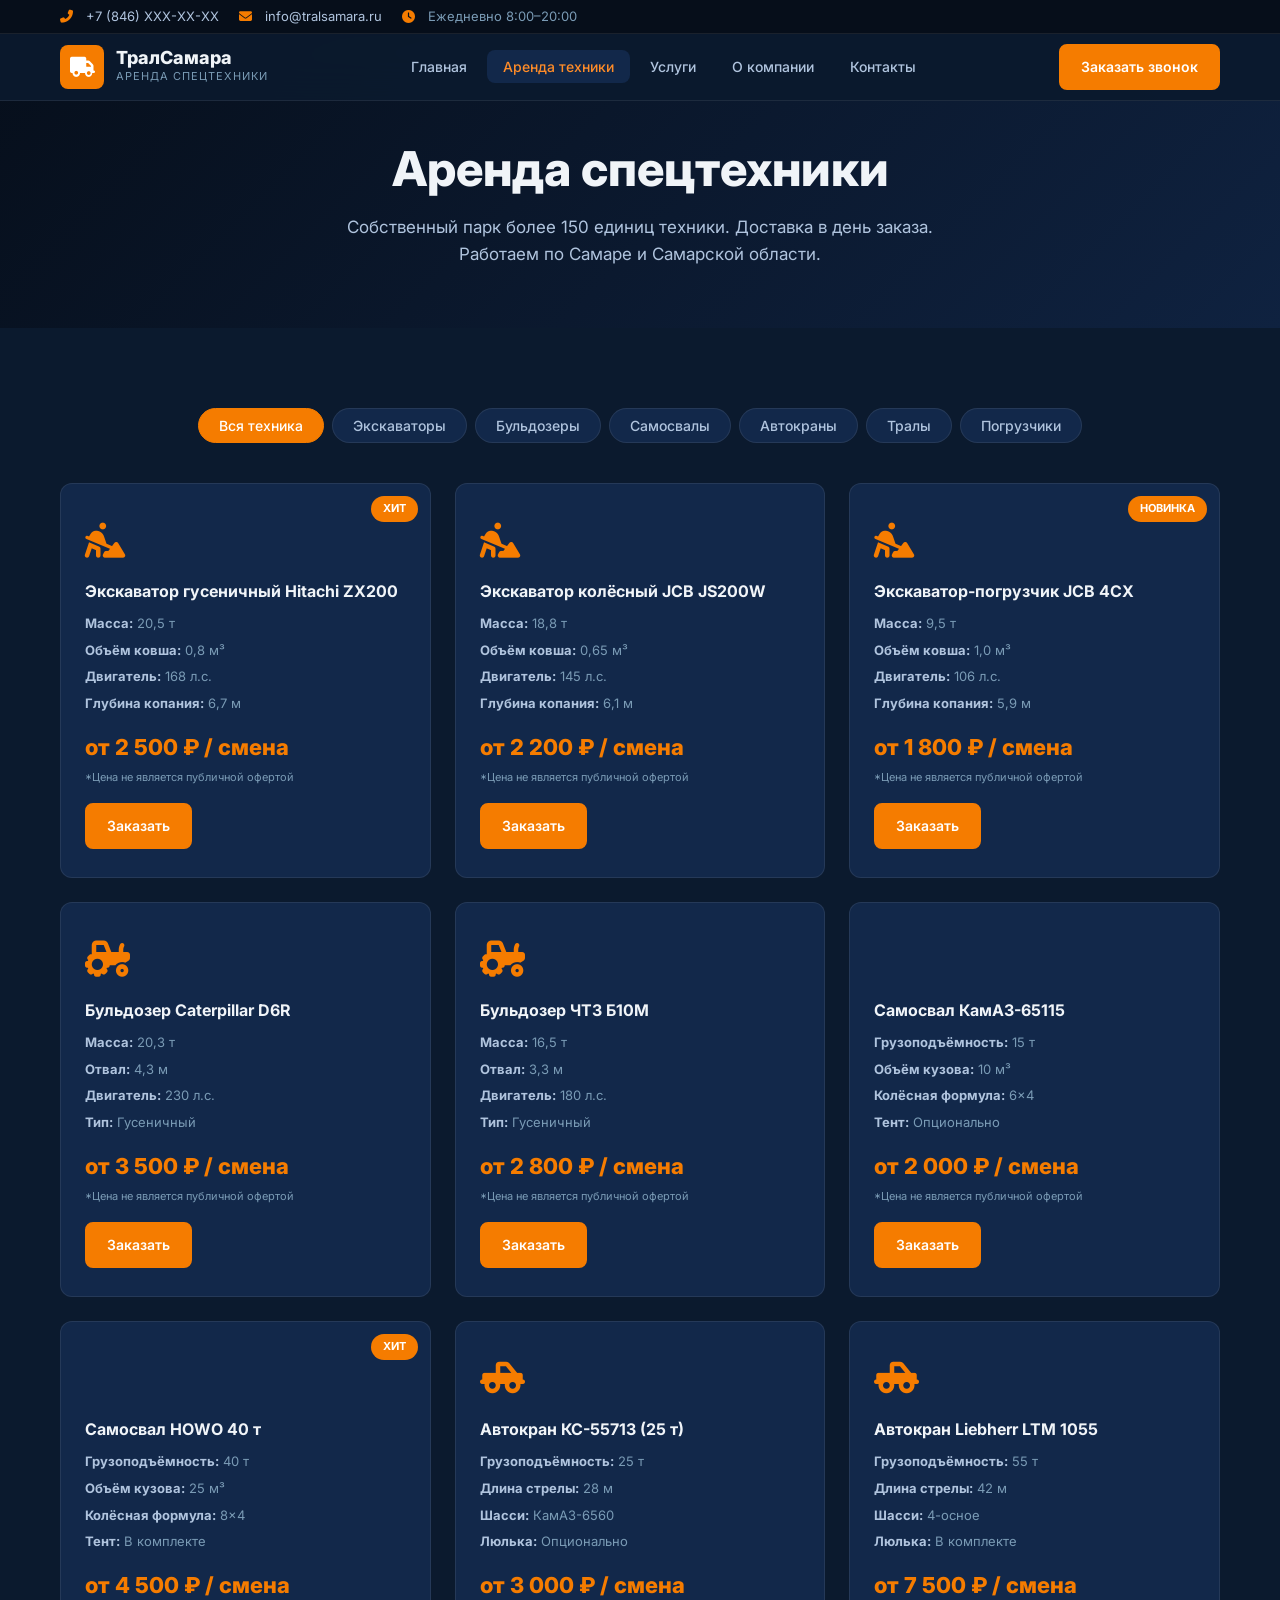
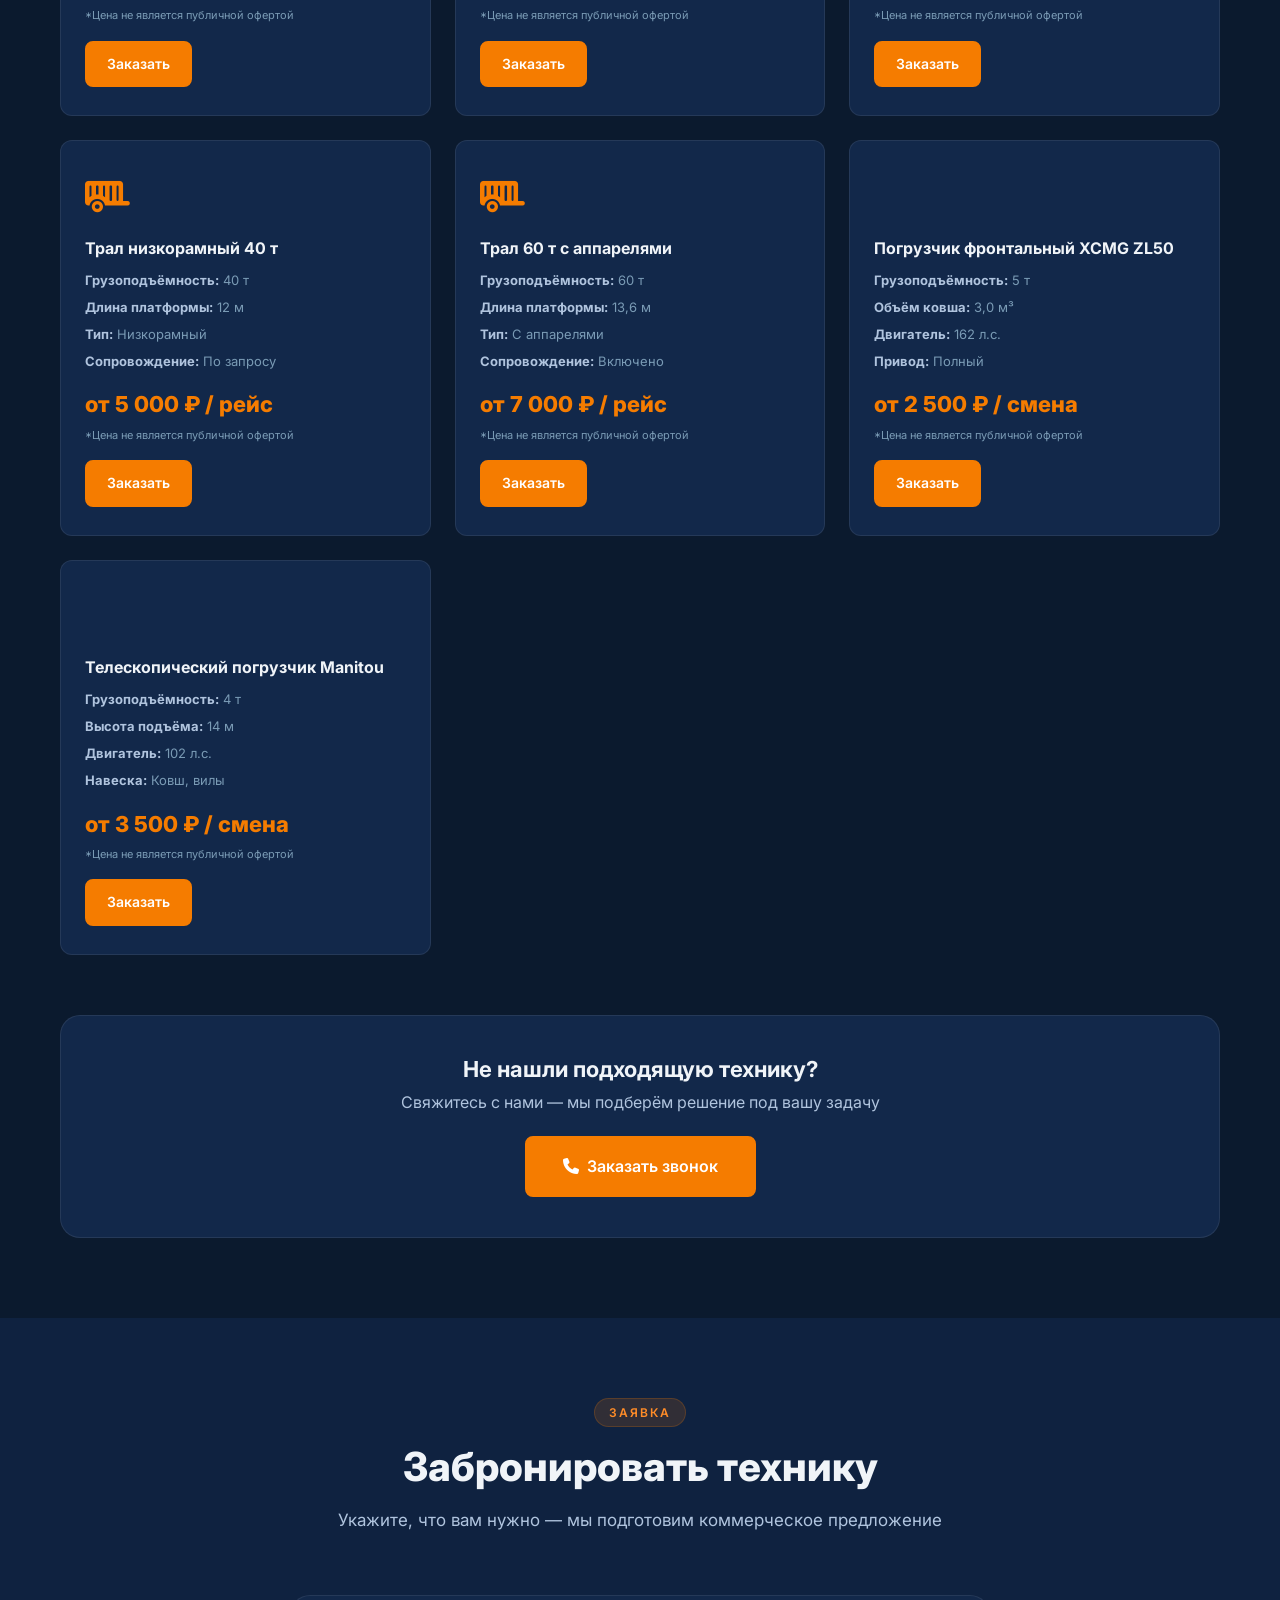
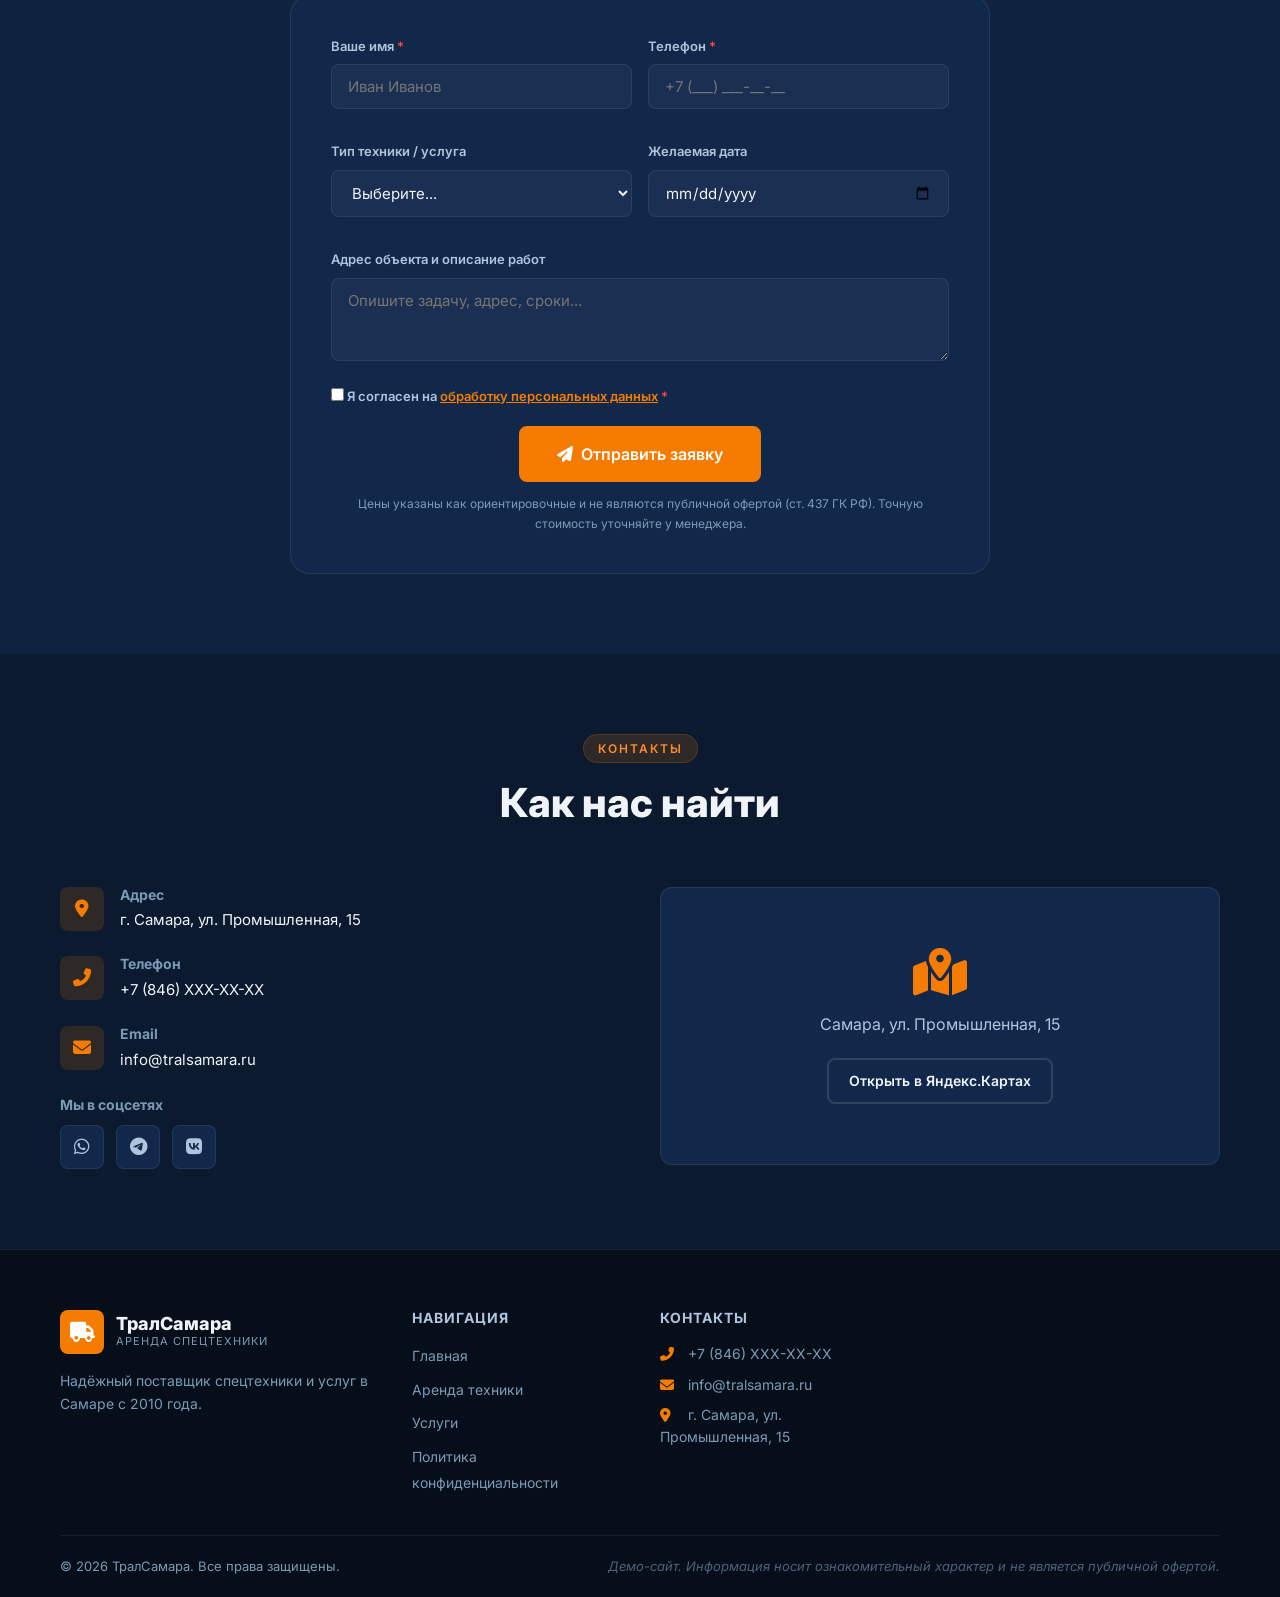
==== catalog.html @ de596a2c "Initial commit: TralSamara B2B site - equipment rental and services" ====
<!DOCTYPE html>
<html lang="ru">
<head>
    <meta charset="UTF-8">
    <meta name="viewport" content="width=device-width, initial-scale=1.0">
    <title>Аренда спецтехники в Самаре — ТралСамара</title>
    <meta name="description" content="Аренда экскаваторов, бульдозеров, самосвалов, автокранов, тралов и погрузчиков в Самаре. Собственный парк 150+ единиц техники. Доставка в день заказа.">
    <meta name="keywords" content="аренда экскаватора, аренда бульдозера, аренда самосвала, аренда автокрана, аренда трала, спецтехника Самара">
    <link rel="canonical" href="https://sasha131080-cloud.github.io/tralsamara/catalog.html">
    <link rel="preconnect" href="https://fonts.googleapis.com">
    <link rel="preconnect" href="https://fonts.gstatic.com" crossorigin>
    <link href="https://fonts.googleapis.com/css2?family=Inter:wght@400;500;600;700;800;900&display=swap" rel="stylesheet">
    <link rel="stylesheet" href="https://cdnjs.cloudflare.com/ajax/libs/font-awesome/6.5.0/css/all.min.css">
    <link rel="stylesheet" href="css/style.css">
</head>
<body>
    <!-- Шапка -->
    <header class="header" id="header">
        <div class="header__top">
            <div class="container">
                <div class="header__contacts">
                    <a href="tel:+7846XXX-XX-XX" class="header__phone"><i class="fas fa-phone-alt"></i> +7 (846) XXX-XX-XX</a>
                    <a href="mailto:info@tralsamara.ru" class="header__email"><i class="fas fa-envelope"></i> info@tralsamara.ru</a>
                    <span class="header__hours"><i class="fas fa-clock"></i> Ежедневно 8:00–20:00</span>
                </div>
            </div>
        </div>
        <div class="header__main">
            <div class="container">
                <div class="header__inner">
                    <a href="/" class="logo">
                        <span class="logo__icon"><i class="fas fa-truck"></i></span>
                        <span class="logo__text">
                            <span class="logo__name">ТралСамара</span>
                            <span class="logo__desc">Аренда спецтехники</span>
                        </span>
                    </a>
                    <nav class="nav" id="nav">
                        <ul class="nav__list">
                            <li><a href="/" class="nav__link">Главная</a></li>
                            <li><a href="catalog.html" class="nav__link nav__link--active">Аренда техники</a></li>
                            <li><a href="services.html" class="nav__link">Услуги</a></li>
                            <li><a href="/#about" class="nav__link">О компании</a></li>
                            <li><a href="/#contacts" class="nav__link">Контакты</a></li>
                        </ul>
                    </nav>
                    <div class="header__actions">
                        <a href="#order" class="btn btn--accent btn--sm header__cta">Заказать звонок</a>
                        <button class="burger" id="burger" aria-label="Меню">
                            <span></span><span></span><span></span>
                        </button>
                    </div>
                </div>
            </div>
        </div>
    </header>

    <!-- Hero каталога -->
    <section class="page-hero">
        <div class="container">
            <h1 class="page-hero__title">Аренда спецтехники</h1>
            <p class="page-hero__desc">Собственный парк более 150 единиц техники. Доставка в день заказа. Работаем по Самаре и Самарской области.</p>
        </div>
    </section>

    <!-- Каталог -->
    <section class="section catalog-page">
        <div class="container">
            <!-- Фильтр -->
            <div class="catalog-filter" id="catalogFilter">
                <button class="catalog-filter__btn catalog-filter__btn--active" data-filter="all">Вся техника</button>
                <button class="catalog-filter__btn" data-filter="excavator">Экскаваторы</button>
                <button class="catalog-filter__btn" data-filter="bulldozer">Бульдозеры</button>
                <button class="catalog-filter__btn" data-filter="dumper">Самосвалы</button>
                <button class="catalog-filter__btn" data-filter="crane">Автокраны</button>
                <button class="catalog-filter__btn" data-filter="trawl">Тралы</button>
                <button class="catalog-filter__btn" data-filter="loader">Погрузчики</button>
            </div>

            <div class="catalog-grid" id="catalogGrid">
                <!-- Экскаваторы -->
                <div class="product-card" data-category="excavator">
                    <div class="product-card__badge">Хит</div>
                    <div class="product-card__icon"><i class="fas fa-digging"></i></div>
                    <h3 class="product-card__title">Экскаватор гусеничный Hitachi ZX200</h3>
                    <ul class="product-card__specs">
                        <li><strong>Масса:</strong> 20,5 т</li>
                        <li><strong>Объём ковша:</strong> 0,8 м³</li>
                        <li><strong>Двигатель:</strong> 168 л.с.</li>
                        <li><strong>Глубина копания:</strong> 6,7 м</li>
                    </ul>
                    <div class="product-card__price">от 2 500 ₽ / смена</div>
                    <p class="product-card__note">*Цена не является публичной офертой</p>
                    <a href="#order" class="btn btn--accent btn--sm product-card__btn">Заказать</a>
                </div>
                <div class="product-card" data-category="excavator">
                    <div class="product-card__icon"><i class="fas fa-digging"></i></div>
                    <h3 class="product-card__title">Экскаватор колёсный JCB JS200W</h3>
                    <ul class="product-card__specs">
                        <li><strong>Масса:</strong> 18,8 т</li>
                        <li><strong>Объём ковша:</strong> 0,65 м³</li>
                        <li><strong>Двигатель:</strong> 145 л.с.</li>
                        <li><strong>Глубина копания:</strong> 6,1 м</li>
                    </ul>
                    <div class="product-card__price">от 2 200 ₽ / смена</div>
                    <p class="product-card__note">*Цена не является публичной офертой</p>
                    <a href="#order" class="btn btn--accent btn--sm product-card__btn">Заказать</a>
                </div>
                <div class="product-card" data-category="excavator">
                    <div class="product-card__badge">Новинка</div>
                    <div class="product-card__icon"><i class="fas fa-digging"></i></div>
                    <h3 class="product-card__title">Экскаватор-погрузчик JCB 4CX</h3>
                    <ul class="product-card__specs">
                        <li><strong>Масса:</strong> 9,5 т</li>
                        <li><strong>Объём ковша:</strong> 1,0 м³</li>
                        <li><strong>Двигатель:</strong> 106 л.с.</li>
                        <li><strong>Глубина копания:</strong> 5,9 м</li>
                    </ul>
                    <div class="product-card__price">от 1 800 ₽ / смена</div>
                    <p class="product-card__note">*Цена не является публичной офертой</p>
                    <a href="#order" class="btn btn--accent btn--sm product-card__btn">Заказать</a>
                </div>

                <!-- Бульдозеры -->
                <div class="product-card" data-category="bulldozer">
                    <div class="product-card__icon"><i class="fas fa-tractor"></i></div>
                    <h3 class="product-card__title">Бульдозер Caterpillar D6R</h3>
                    <ul class="product-card__specs">
                        <li><strong>Масса:</strong> 20,3 т</li>
                        <li><strong>Отвал:</strong> 4,3 м</li>
                        <li><strong>Двигатель:</strong> 230 л.с.</li>
                        <li><strong>Тип:</strong> Гусеничный</li>
                    </ul>
                    <div class="product-card__price">от 3 500 ₽ / смена</div>
                    <p class="product-card__note">*Цена не является публичной офертой</p>
                    <a href="#order" class="btn btn--accent btn--sm product-card__btn">Заказать</a>
                </div>
                <div class="product-card" data-category="bulldozer">
                    <div class="product-card__icon"><i class="fas fa-tractor"></i></div>
                    <h3 class="product-card__title">Бульдозер ЧТЗ Б10М</h3>
                    <ul class="product-card__specs">
                        <li><strong>Масса:</strong> 16,5 т</li>
                        <li><strong>Отвал:</strong> 3,3 м</li>
                        <li><strong>Двигатель:</strong> 180 л.с.</li>
                        <li><strong>Тип:</strong> Гусеничный</li>
                    </ul>
                    <div class="product-card__price">от 2 800 ₽ / смена</div>
                    <p class="product-card__note">*Цена не является публичной офертой</p>
                    <a href="#order" class="btn btn--accent btn--sm product-card__btn">Заказать</a>
                </div>

                <!-- Самосвалы -->
                <div class="product-card" data-category="dumper">
                    <div class="product-card__icon"><i class="fas fa-dump-truck"></i></div>
                    <h3 class="product-card__title">Самосвал КамАЗ-65115</h3>
                    <ul class="product-card__specs">
                        <li><strong>Грузоподъёмность:</strong> 15 т</li>
                        <li><strong>Объём кузова:</strong> 10 м³</li>
                        <li><strong>Колёсная формула:</strong> 6×4</li>
                        <li><strong>Тент:</strong> Опционально</li>
                    </ul>
                    <div class="product-card__price">от 2 000 ₽ / смена</div>
                    <p class="product-card__note">*Цена не является публичной офертой</p>
                    <a href="#order" class="btn btn--accent btn--sm product-card__btn">Заказать</a>
                </div>
                <div class="product-card" data-category="dumper">
                    <div class="product-card__badge">Хит</div>
                    <div class="product-card__icon"><i class="fas fa-dump-truck"></i></div>
                    <h3 class="product-card__title">Самосвал HOWO 40 т</h3>
                    <ul class="product-card__specs">
                        <li><strong>Грузоподъёмность:</strong> 40 т</li>
                        <li><strong>Объём кузова:</strong> 25 м³</li>
                        <li><strong>Колёсная формула:</strong> 8×4</li>
                        <li><strong>Тент:</strong> В комплекте</li>
                    </ul>
                    <div class="product-card__price">от 4 500 ₽ / смена</div>
                    <p class="product-card__note">*Цена не является публичной офертой</p>
                    <a href="#order" class="btn btn--accent btn--sm product-card__btn">Заказать</a>
                </div>

                <!-- Автокраны -->
                <div class="product-card" data-category="crane">
                    <div class="product-card__icon"><i class="fas fa-truck-pickup"></i></div>
                    <h3 class="product-card__title">Автокран КС-55713 (25 т)</h3>
                    <ul class="product-card__specs">
                        <li><strong>Грузоподъёмность:</strong> 25 т</li>
                        <li><strong>Длина стрелы:</strong> 28 м</li>
                        <li><strong>Шасси:</strong> КамАЗ-6560</li>
                        <li><strong>Люлька:</strong> Опционально</li>
                    </ul>
                    <div class="product-card__price">от 3 000 ₽ / смена</div>
                    <p class="product-card__note">*Цена не является публичной офертой</p>
                    <a href="#order" class="btn btn--accent btn--sm product-card__btn">Заказать</a>
                </div>
                <div class="product-card" data-category="crane">
                    <div class="product-card__icon"><i class="fas fa-truck-pickup"></i></div>
                    <h3 class="product-card__title">Автокран Liebherr LTM 1055</h3>
                    <ul class="product-card__specs">
                        <li><strong>Грузоподъёмность:</strong> 55 т</li>
                        <li><strong>Длина стрелы:</strong> 42 м</li>
                        <li><strong>Шасси:</strong> 4-осное</li>
                        <li><strong>Люлька:</strong> В комплекте</li>
                    </ul>
                    <div class="product-card__price">от 7 500 ₽ / смена</div>
                    <p class="product-card__note">*Цена не является публичной офертой</p>
                    <a href="#order" class="btn btn--accent btn--sm product-card__btn">Заказать</a>
                </div>

                <!-- Тралы -->
                <div class="product-card" data-category="trawl">
                    <div class="product-card__icon"><i class="fas fa-trailer"></i></div>
                    <h3 class="product-card__title">Трал низкорамный 40 т</h3>
                    <ul class="product-card__specs">
                        <li><strong>Грузоподъёмность:</strong> 40 т</li>
                        <li><strong>Длина платформы:</strong> 12 м</li>
                        <li><strong>Тип:</strong> Низкорамный</li>
                        <li><strong>Сопровождение:</strong> По запросу</li>
                    </ul>
                    <div class="product-card__price">от 5 000 ₽ / рейс</div>
                    <p class="product-card__note">*Цена не является публичной офертой</p>
                    <a href="#order" class="btn btn--accent btn--sm product-card__btn">Заказать</a>
                </div>
                <div class="product-card" data-category="trawl">
                    <div class="product-card__icon"><i class="fas fa-trailer"></i></div>
                    <h3 class="product-card__title">Трал 60 т с аппарелями</h3>
                    <ul class="product-card__specs">
                        <li><strong>Грузоподъёмность:</strong> 60 т</li>
                        <li><strong>Длина платформы:</strong> 13,6 м</li>
                        <li><strong>Тип:</strong> С аппарелями</li>
                        <li><strong>Сопровождение:</strong> Включено</li>
                    </ul>
                    <div class="product-card__price">от 7 000 ₽ / рейс</div>
                    <p class="product-card__note">*Цена не является публичной офертой</p>
                    <a href="#order" class="btn btn--accent btn--sm product-card__btn">Заказать</a>
                </div>

                <!-- Погрузчики -->
                <div class="product-card" data-category="loader">
                    <div class="product-card__icon"><i class="fas fa-forklift"></i></div>
                    <h3 class="product-card__title">Погрузчик фронтальный XCMG ZL50</h3>
                    <ul class="product-card__specs">
                        <li><strong>Грузоподъёмность:</strong> 5 т</li>
                        <li><strong>Объём ковша:</strong> 3,0 м³</li>
                        <li><strong>Двигатель:</strong> 162 л.с.</li>
                        <li><strong>Привод:</strong> Полный</li>
                    </ul>
                    <div class="product-card__price">от 2 500 ₽ / смена</div>
                    <p class="product-card__note">*Цена не является публичной офертой</p>
                    <a href="#order" class="btn btn--accent btn--sm product-card__btn">Заказать</a>
                </div>
                <div class="product-card" data-category="loader">
                    <div class="product-card__icon"><i class="fas fa-forklift"></i></div>
                    <h3 class="product-card__title">Телескопический погрузчик Manitou</h3>
                    <ul class="product-card__specs">
                        <li><strong>Грузоподъёмность:</strong> 4 т</li>
                        <li><strong>Высота подъёма:</strong> 14 м</li>
                        <li><strong>Двигатель:</strong> 102 л.с.</li>
                        <li><strong>Навеска:</strong> Ковш, вилы</li>
                    </ul>
                    <div class="product-card__price">от 3 500 ₽ / смена</div>
                    <p class="product-card__note">*Цена не является публичной офертой</p>
                    <a href="#order" class="btn btn--accent btn--sm product-card__btn">Заказать</a>
                </div>
            </div>

            <!-- CTA -->
            <div class="catalog-cta">
                <h3>Не нашли подходящую технику?</h3>
                <p>Свяжитесь с нами — мы подберём решение под вашу задачу</p>
                <a href="#order" class="btn btn--accent btn--lg"><i class="fas fa-phone"></i> Заказать звонок</a>
            </div>
        </div>
    </section>

    <!-- Форма заказа -->
    <section class="section order" id="order">
        <div class="container">
            <div class="section__header">
                <span class="section__label">Заявка</span>
                <h2 class="section__title">Забронировать технику</h2>
                <p class="section__desc">Укажите, что вам нужно — мы подготовим коммерческое предложение</p>
            </div>
            <div class="order__card">
                <form class="order-form" id="orderForm">
                    <input type="hidden" name="form_type" value="order">
                    <div class="order-form__row">
                        <div class="order-form__group">
                            <label for="orderName">Ваше имя <span class="required">*</span></label>
                            <input type="text" id="orderName" name="name" placeholder="Иван Иванов" required>
                        </div>
                        <div class="order-form__group">
                            <label for="orderPhone">Телефон <span class="required">*</span></label>
                            <input type="tel" id="orderPhone" name="phone" placeholder="+7 (___) ___-__-__" required>
                        </div>
                    </div>
                    <div class="order-form__row">
                        <div class="order-form__group">
                            <label for="orderService">Тип техники / услуга</label>
                            <select id="orderService" name="service">
                                <option value="Не выбрано">Выберите...</option>
                                <option value="Экскаватор">Экскаватор</option>
                                <option value="Бульдозер">Бульдозер</option>
                                <option value="Самосвал">Самосвал</option>
                                <option value="Автокран">Автокран</option>
                                <option value="Трал">Трал</option>
                                <option value="Погрузчик">Погрузчик</option>
                            </select>
                        </div>
                        <div class="order-form__group">
                            <label for="orderDate">Желаемая дата</label>
                            <input type="date" id="orderDate" name="date">
                        </div>
                    </div>
                    <div class="order-form__group">
                        <label for="orderComment">Адрес объекта и описание работ</label>
                        <textarea id="orderComment" name="comment" rows="3" placeholder="Опишите задачу, адрес, сроки..."></textarea>
                    </div>
                    <div class="order-form__group order-form__group--checkbox">
                        <label class="checkbox-label">
                            <input type="checkbox" name="consent" required>
                            <span>Я согласен на <a href="privacy.html" target="_blank">обработку персональных данных</a> <span class="required">*</span></span>
                        </label>
                    </div>
                    <div class="order-form__actions">
                        <button type="submit" class="btn btn--accent btn--lg"><i class="fas fa-paper-plane"></i> Отправить заявку</button>
                    </div>
                    <p class="order-form__policy">Цены указаны как ориентировочные и не являются публичной офертой (ст. 437 ГК РФ). Точную стоимость уточняйте у менеджера.</p>
                </form>
                <div class="order__success" id="orderSuccess" style="display:none;">
                    <i class="fas fa-check-circle"></i>
                    <h3>Заявка принята!</h3>
                    <p>Мы свяжемся с вами в ближайшее время.</p>
                </div>
            </div>
        </div>
    </section>

    <!-- Контакты -->
    <section class="section contacts" id="contacts">
        <div class="container">
            <div class="section__header">
                <span class="section__label">Контакты</span>
                <h2 class="section__title">Как нас найти</h2>
            </div>
            <div class="contacts__grid">
                <div class="contacts__info">
                    <div class="contacts__item">
                        <i class="fas fa-map-marker-alt"></i>
                        <div><h4>Адрес</h4><p>г. Самара, ул. Промышленная, 15</p></div>
                    </div>
                    <div class="contacts__item">
                        <i class="fas fa-phone-alt"></i>
                        <div><h4>Телефон</h4><a href="tel:+7846XXX-XX-XX">+7 (846) XXX-XX-XX</a></div>
                    </div>
                    <div class="contacts__item">
                        <i class="fas fa-envelope"></i>
                        <div><h4>Email</h4><a href="mailto:info@tralsamara.ru">info@tralsamara.ru</a></div>
                    </div>
                    <div class="contacts__social">
                        <h4>Мы в соцсетях</h4>
                        <div class="social-links">
                            <a href="#" class="social-link"><i class="fab fa-whatsapp"></i></a>
                            <a href="#" class="social-link"><i class="fab fa-telegram"></i></a>
                            <a href="#" class="social-link"><i class="fab fa-vk"></i></a>
                        </div>
                    </div>
                </div>
                <div class="contacts__map">
                    <div class="contacts__map-placeholder">
                        <i class="fas fa-map-marked-alt"></i>
                        <p>Самара, ул. Промышленная, 15</p>
                        <a href="https://yandex.ru/maps/?text=Самара+Промышленная+15" target="_blank" class="btn btn--outline btn--sm">Открыть в Яндекс.Картах</a>
                    </div>
                </div>
            </div>
        </div>
    </section>

    <!-- Футер -->
    <footer class="footer">
        <div class="container">
            <div class="footer__inner">
                <div class="footer__col">
                    <div class="logo">
                        <span class="logo__icon"><i class="fas fa-truck"></i></span>
                        <span class="logo__text">
                            <span class="logo__name">ТралСамара</span>
                            <span class="logo__desc">Аренда спецтехники</span>
                        </span>
                    </div>
                    <p class="footer__desc">Надёжный поставщик спецтехники и услуг в Самаре с 2010 года.</p>
                </div>
                <div class="footer__col">
                    <h4>Навигация</h4>
                    <ul class="footer__links">
                        <li><a href="/">Главная</a></li>
                        <li><a href="catalog.html">Аренда техники</a></li>
                        <li><a href="services.html">Услуги</a></li>
                        <li><a href="privacy.html">Политика конфиденциальности</a></li>
                    </ul>
                </div>
                <div class="footer__col">
                    <h4>Контакты</h4>
                    <p><i class="fas fa-phone-alt"></i> <a href="tel:+7846XXX-XX-XX">+7 (846) XXX-XX-XX</a></p>
                    <p><i class="fas fa-envelope"></i> <a href="mailto:info@tralsamara.ru">info@tralsamara.ru</a></p>
                    <p><i class="fas fa-map-marker-alt"></i> г. Самара, ул. Промышленная, 15</p>
                </div>
            </div>
            <div class="footer__bottom">
                <p>&copy; 2026 ТралСамара. Все права защищены.</p>
                <p class="footer__dev">Демо-сайт. Информация носит ознакомительный характер и не является публичной офертой.</p>
            </div>
        </div>
    </footer>

    <script src="js/script.js"></script>
</body>
</html>
---- css/style.css ----
/* ============================================
   ТралСамара — Modern B2B Theme
   Тёмно-синяя тема + акцентный оранжевый
   Mobile-first адаптив
   ============================================ */

/* === CSS Variables === */
:root {
    --bg-primary: #0b1a2e;
    --bg-secondary: #0f2240;
    --bg-card: #12284a;
    --bg-card-hover: #18345c;
    --bg-input: #1a2f52;
    --bg-dark: #060e1a;
    
    --accent: #f57c00;
    --accent-hover: #e07000;
    --accent-light: rgba(245, 124, 0, 0.15);
    --accent-glow: rgba(245, 124, 0, 0.3);
    
    --text-primary: #f0f4f8;
    --text-secondary: #b0c4de;
    --text-muted: #7a9bb5;
    --text-accent: #ff8c28;
    
    --border: rgba(255, 255, 255, 0.08);
    --border-light: rgba(255, 255, 255, 0.12);
    
    --radius: 12px;
    --radius-sm: 8px;
    --radius-lg: 20px;
    
    --shadow: 0 4px 20px rgba(0,0,0,0.3);
    --shadow-lg: 0 8px 40px rgba(0,0,0,0.4);
    --shadow-accent: 0 4px 20px rgba(245, 124, 0, 0.3);
    
    --transition: 0.3s ease;
    --font: 'Inter', -apple-system, BlinkMacSystemFont, 'Segoe UI', sans-serif;
    
    --header-height: 70px;
    --container: 1200px;
}

/* === Reset & Base === */
*, *::before, *::after { box-sizing: border-box; margin: 0; padding: 0; }

html { scroll-behavior: smooth; scroll-padding-top: 80px; }

body {
    font-family: var(--font);
    font-size: 16px;
    line-height: 1.6;
    color: var(--text-primary);
    background: var(--bg-primary);
    -webkit-font-smoothing: antialiased;
    overflow-x: hidden;
}

img { max-width: 100%; height: auto; display: block; }
a { color: var(--text-accent); text-decoration: none; transition: color var(--transition); }
a:hover { color: var(--accent-hover); }
ul, ol { list-style: none; }

::selection { background: var(--accent); color: #fff; }
::-webkit-scrollbar { width: 8px; }
::-webkit-scrollbar-track { background: var(--bg-dark); }
::-webkit-scrollbar-thumb { background: var(--bg-card-hover); border-radius: 4px; }
::-webkit-scrollbar-thumb:hover { background: var(--accent); }

/* === Container === */
.container {
    width: 100%;
    max-width: var(--container);
    margin: 0 auto;
    padding: 0 20px;
}

/* === Typography === */
h1, h2, h3, h4, h5, h6 { line-height: 1.2; font-weight: 700; }
.text-accent { color: var(--text-accent); }
.required { color: #ff4444; }

/* === Buttons === */
.btn {
    display: inline-flex;
    align-items: center;
    gap: 8px;
    padding: 12px 28px;
    font-family: var(--font);
    font-size: 15px;
    font-weight: 600;
    border: 2px solid transparent;
    border-radius: var(--radius-sm);
    cursor: pointer;
    transition: all var(--transition);
    text-decoration: none;
    white-space: nowrap;
}

.btn--accent {
    background: var(--accent);
    color: #fff !important;
    border-color: var(--accent);
}
.btn--accent:hover {
    background: var(--accent-hover);
    border-color: var(--accent-hover);
    box-shadow: var(--shadow-accent);
    transform: translateY(-2px);
}

.btn--outline {
    background: transparent;
    color: var(--text-primary) !important;
    border-color: var(--border-light);
}
.btn--outline:hover {
    border-color: var(--accent);
    color: var(--text-accent) !important;
    transform: translateY(-2px);
}

.btn--lg { padding: 16px 36px; font-size: 16px; }
.btn--sm { padding: 10px 20px; font-size: 14px; }

/* === Header === */
.header {
    position: fixed;
    top: 0;
    left: 0;
    right: 0;
    z-index: 1000;
    background: rgba(11, 26, 46, 0.95);
    backdrop-filter: blur(20px);
    border-bottom: 1px solid var(--border);
}

.header__top {
    background: var(--bg-dark);
    padding: 6px 0;
    border-bottom: 1px solid var(--border);
}

.header__contacts {
    display: flex;
    align-items: center;
    gap: 20px;
    font-size: 13px;
}
.header__contacts a { color: var(--text-secondary); }
.header__contacts a:hover { color: var(--text-accent); }
.header__contacts i { color: var(--accent); margin-right: 6px; width: 16px; }
.header__hours { color: var(--text-muted); }

.header__main { padding: 10px 0; }
.header__inner {
    display: flex;
    align-items: center;
    justify-content: space-between;
    gap: 20px;
}

/* Logo */
.logo {
    display: flex;
    align-items: center;
    gap: 12px;
    text-decoration: none !important;
    flex-shrink: 0;
}
.logo__icon {
    width: 44px;
    height: 44px;
    background: var(--accent);
    border-radius: var(--radius-sm);
    display: flex;
    align-items: center;
    justify-content: center;
    font-size: 20px;
    color: #fff;
}
.logo__text { display: flex; flex-direction: column; }
.logo__name {
    font-size: 18px;
    font-weight: 800;
    color: var(--text-primary);
    line-height: 1.1;
}
.logo__desc {
    font-size: 11px;
    color: var(--text-muted);
    text-transform: uppercase;
    letter-spacing: 1px;
}

/* Navigation */
.nav__list {
    display: flex;
    align-items: center;
    gap: 4px;
}
.nav__link {
    padding: 8px 16px;
    font-size: 14px;
    font-weight: 500;
    color: var(--text-secondary) !important;
    border-radius: var(--radius-sm);
    transition: all var(--transition);
}
.nav__link:hover,
.nav__link--active {
    color: var(--text-primary) !important;
    background: var(--bg-card);
}
.nav__link--active { color: var(--text-accent) !important; }

/* Burger */
.burger {
    display: none;
    flex-direction: column;
    gap: 5px;
    background: none;
    border: none;
    cursor: pointer;
    padding: 8px;
}
.burger span {
    display: block;
    width: 24px;
    height: 2px;
    background: var(--text-primary);
    border-radius: 2px;
    transition: all var(--transition);
}

/* === Hero Section === */
.hero {
    position: relative;
    min-height: 100vh;
    display: flex;
    align-items: center;
    padding: 140px 0 80px;
    background: linear-gradient(135deg, var(--bg-dark) 0%, var(--bg-primary) 50%, var(--bg-secondary) 100%);
    overflow: hidden;
}

.hero__overlay {
    position: absolute;
    inset: 0;
    background: url("data:image/svg+xml,%3Csvg width='60' height='60' viewBox='0 0 60 60' xmlns='http://www.w3.org/2000/svg'%3E%3Cg fill='none' fill-rule='evenodd'%3E%3Cg fill='%23ffffff' fill-opacity='0.03'%3E%3Cpath d='M36 34v-4h-2v4h-4v2h4v4h2v-4h4v-2h-4zm0-30V0h-2v4h-4v2h4v4h2V6h4V4h-4zM6 34v-4H4v4H0v2h4v4h2v-4h4v-2H6zM6 4V0H4v4H0v2h4v4h2V6h4V4H6z'/%3E%3C/g%3E%3C/g%3E%3C/svg%3E");
    opacity: 0.5;
}

.hero__bg-pattern {
    position: absolute;
    right: -10%;
    top: -10%;
    width: 600px;
    height: 600px;
    border-radius: 50%;
    background: radial-gradient(circle, var(--accent-glow) 0%, transparent 70%);
    opacity: 0.3;
    pointer-events: none;
}

.hero__content { position: relative; z-index: 1; }
.hero__badge {
    display: inline-block;
    padding: 6px 16px;
    background: var(--accent-light);
    color: var(--text-accent);
    font-size: 13px;
    font-weight: 600;
    border-radius: 50px;
    margin-bottom: 24px;
    border: 1px solid rgba(245, 124, 0, 0.3);
}

.hero__title {
    font-size: clamp(36px, 5vw, 64px);
    font-weight: 900;
    margin-bottom: 20px;
    line-height: 1.1;
}

.hero__subtitle {
    font-size: 18px;
    color: var(--text-secondary);
    max-width: 600px;
    margin-bottom: 36px;
    line-height: 1.5;
}

.hero__actions {
    display: flex;
    gap: 16px;
    flex-wrap: wrap;
    margin-bottom: 60px;
}

.hero__stats {
    display: flex;
    gap: 40px;
    flex-wrap: wrap;
}
.hero__stat { text-align: center; }
.hero__stat-num {
    display: block;
    font-size: 36px;
    font-weight: 900;
    color: var(--text-accent);
    line-height: 1;
}
.hero__stat-label {
    font-size: 13px;
    color: var(--text-muted);
    margin-top: 4px;
}

/* === Section === */
.section {
    padding: 80px 0;
}
.section--dark { background: var(--bg-dark); }
.section__header {
    text-align: center;
    max-width: 700px;
    margin: 0 auto 60px;
}
.section__label {
    display: inline-block;
    padding: 4px 14px;
    background: var(--accent-light);
    color: var(--text-accent);
    font-size: 12px;
    font-weight: 600;
    text-transform: uppercase;
    letter-spacing: 2px;
    border-radius: 50px;
    margin-bottom: 16px;
    border: 1px solid rgba(245, 124, 0, 0.2);
}
.section__title {
    font-size: clamp(28px, 3.5vw, 40px);
    font-weight: 800;
    margin-bottom: 16px;
}
.section__desc {
    color: var(--text-secondary);
    font-size: 17px;
    line-height: 1.6;
}

/* === About === */
.about__grid {
    display: grid;
    grid-template-columns: 1fr 1fr;
    gap: 60px;
    align-items: start;
}
.about__content p {
    color: var(--text-secondary);
    margin-bottom: 24px;
    font-size: 16px;
    line-height: 1.7;
}
.about__list {
    display: flex;
    flex-direction: column;
    gap: 12px;
    margin-bottom: 32px;
}
.about__list li {
    display: flex;
    align-items: flex-start;
    gap: 10px;
    color: var(--text-secondary);
}
.about__list li i { color: var(--accent); margin-top: 3px; }

.about__numbers {
    display: grid;
    grid-template-columns: 1fr 1fr;
    gap: 16px;
}
.about__number-card {
    background: var(--bg-card);
    border: 1px solid var(--border);
    border-radius: var(--radius);
    padding: 24px 20px;
    text-align: center;
    transition: all var(--transition);
}
.about__number-card:hover {
    background: var(--bg-card-hover);
    border-color: var(--accent);
    transform: translateY(-4px);
}
.about__number {
    display: block;
    font-size: 32px;
    font-weight: 900;
    color: var(--accent);
    margin-bottom: 4px;
}
.about__label { font-size: 14px; color: var(--text-muted); }

/* === Catalog Preview === */
.catalog-preview { background: var(--bg-secondary); }
.catalog-preview__grid {
    display: grid;
    grid-template-columns: repeat(3, 1fr);
    gap: 24px;
}
.catalog-preview__cta {
    text-align: center;
    margin-top: 40px;
}

/* Equipment Card */
.equip-card {
    background: var(--bg-card);
    border: 1px solid var(--border);
    border-radius: var(--radius);
    padding: 28px 24px;
    transition: all var(--transition);
    display: flex;
    flex-direction: column;
}
.equip-card:hover {
    background: var(--bg-card-hover);
    border-color: var(--accent);
    transform: translateY(-4px);
    box-shadow: var(--shadow-lg);
}
.equip-card__icon {
    width: 56px;
    height: 56px;
    background: var(--accent-light);
    border-radius: var(--radius-sm);
    display: flex;
    align-items: center;
    justify-content: center;
    font-size: 24px;
    color: var(--accent);
    margin-bottom: 16px;
}
.equip-card__title {
    font-size: 18px;
    font-weight: 700;
    margin-bottom: 8px;
}
.equip-card__desc {
    color: var(--text-secondary);
    font-size: 14px;
    margin-bottom: 16px;
    flex-grow: 1;
}
.equip-card__specs {
    display: flex;
    flex-direction: column;
    gap: 6px;
    margin-bottom: 16px;
}
.equip-card__specs li {
    font-size: 13px;
    color: var(--text-muted);
    padding-left: 14px;
    position: relative;
}
.equip-card__specs li::before {
    content: '';
    position: absolute;
    left: 0;
    top: 7px;
    width: 5px;
    height: 5px;
    background: var(--accent);
    border-radius: 50%;
}

/* === Calculator === */
.calculator { background: var(--bg-dark); }
.calc-card {
    max-width: 700px;
    margin: 0 auto;
    background: var(--bg-card);
    border: 1px solid var(--border);
    border-radius: var(--radius-lg);
    padding: 40px;
}
.calc-form__row {
    display: grid;
    grid-template-columns: 1fr 1fr 1fr;
    gap: 16px;
    margin-bottom: 20px;
}
.calc-form__group label {
    display: block;
    font-size: 13px;
    font-weight: 600;
    color: var(--text-secondary);
    margin-bottom: 8px;
}
.calc-form__group select,
.calc-form__group input {
    width: 100%;
    padding: 12px 16px;
    background: var(--bg-input);
    border: 1px solid var(--border);
    border-radius: var(--radius-sm);
    color: var(--text-primary);
    font-family: var(--font);
    font-size: 15px;
    transition: border-color var(--transition);
}
.calc-form__group select:focus,
.calc-form__group input:focus {
    outline: none;
    border-color: var(--accent);
    box-shadow: 0 0 0 3px var(--accent-light);
}
.calc-form__result {
    background: var(--accent-light);
    border: 1px solid rgba(245, 124, 0, 0.3);
    border-radius: var(--radius-sm);
    padding: 16px 20px;
    margin-bottom: 20px;
    text-align: center;
}
.calc-form__result-label { display: block; font-size: 14px; color: var(--text-secondary); margin-bottom: 4px; }
.calc-form__result-price { font-size: 28px; font-weight: 800; color: var(--accent); }
.calc-form__result-note { font-size: 12px; color: var(--text-muted); margin-top: 4px; }
.calc-form__actions { display: flex; gap: 12px; justify-content: center; }

/* === Services Preview === */
.services-preview__grid {
    display: grid;
    grid-template-columns: repeat(3, 1fr);
    gap: 24px;
}
.services-preview__cta { text-align: center; margin-top: 40px; }

/* Service Card */
.service-card {
    display: block;
    background: var(--bg-card);
    border: 1px solid var(--border);
    border-radius: var(--radius);
    padding: 32px 28px;
    transition: all var(--transition);
    text-decoration: none !important;
}
.service-card:hover {
    background: var(--bg-card-hover);
    border-color: var(--accent);
    transform: translateY(-4px);
    box-shadow: var(--shadow-lg);
}
.service-card__icon {
    width: 60px;
    height: 60px;
    background: var(--accent-light);
    border-radius: var(--radius);
    display: flex;
    align-items: center;
    justify-content: center;
    font-size: 26px;
    color: var(--accent);
    margin-bottom: 20px;
}
.service-card__title {
    font-size: 20px;
    font-weight: 700;
    color: var(--text-primary);
    margin-bottom: 12px;
}
.service-card__desc {
    color: var(--text-secondary);
    font-size: 14px;
    line-height: 1.6;
    margin-bottom: 16px;
}
.service-card__link {
    color: var(--accent);
    font-weight: 600;
    font-size: 14px;
    display: inline-flex;
    align-items: center;
    gap: 6px;
}

/* === Benefits === */
.benefits__grid {
    display: grid;
    grid-template-columns: repeat(3, 1fr);
    gap: 24px;
}

.benefit-card {
    background: var(--bg-card);
    border: 1px solid var(--border);
    border-radius: var(--radius);
    padding: 32px 24px;
    position: relative;
    transition: all var(--transition);
}
.benefit-card:hover {
    background: var(--bg-card-hover);
    border-color: var(--accent);
    transform: translateY(-4px);
}
.benefit-card__num {
    position: absolute;
    top: 16px;
    right: 20px;
    font-size: 48px;
    font-weight: 900;
    color: rgba(245, 124, 0, 0.08);
    line-height: 1;
}
.benefit-card__icon {
    font-size: 32px;
    color: var(--accent);
    margin-bottom: 16px;
}
.benefit-card h3 {
    font-size: 18px;
    margin-bottom: 10px;
}
.benefit-card p {
    color: var(--text-secondary);
    font-size: 14px;
    line-height: 1.6;
}

/* === CTA Block === */
.cta-block {
    background: linear-gradient(135deg, var(--bg-secondary), var(--bg-dark));
}
.cta-block__inner {
    text-align: center;
    max-width: 700px;
    margin: 0 auto;
}
.cta-block__title {
    font-size: clamp(28px, 3.5vw, 38px);
    font-weight: 800;
    margin-bottom: 16px;
}
.cta-block__desc {
    font-size: 18px;
    color: var(--text-secondary);
    margin-bottom: 32px;
}
.cta-block__actions {
    display: flex;
    gap: 16px;
    justify-content: center;
    flex-wrap: wrap;
}

/* === Order Form === */
.order { background: var(--bg-secondary); }
.order__card {
    max-width: 700px;
    margin: 0 auto;
    background: var(--bg-card);
    border: 1px solid var(--border);
    border-radius: var(--radius-lg);
    padding: 40px;
}

.order-form__row {
    display: grid;
    grid-template-columns: 1fr 1fr;
    gap: 16px;
    margin-bottom: 16px;
}
.order-form__group { margin-bottom: 16px; }
.order-form__group label {
    display: block;
    font-size: 13px;
    font-weight: 600;
    color: var(--text-secondary);
    margin-bottom: 8px;
}
.order-form__group input,
.order-form__group select,
.order-form__group textarea {
    width: 100%;
    padding: 12px 16px;
    background: var(--bg-input);
    border: 1px solid var(--border);
    border-radius: var(--radius-sm);
    color: var(--text-primary);
    font-family: var(--font);
    font-size: 15px;
    transition: border-color var(--transition);
}
.order-form__group input:focus,
.order-form__group select:focus,
.order-form__group textarea:focus {
    outline: none;
    border-color: var(--accent);
    box-shadow: 0 0 0 3px var(--accent-light);
}
.order-form__group textarea { resize: vertical; min-height: 80px; }
.order-form__group--checkbox { margin-bottom: 20px; }

.checkbox-label {
    display: flex;
    align-items: flex-start;
    gap: 10px;
    cursor: pointer;
    font-size: 14px;
    color: var(--text-secondary);
}
.checkbox-label input { width: auto; margin-top: 3px; }
.checkbox-label a { color: var(--accent); text-decoration: underline; }

.order-form__actions { text-align: center; margin-bottom: 12px; }
.order-form__policy {
    font-size: 12px;
    color: var(--text-muted);
    text-align: center;
}

.order__success {
    text-align: center;
    padding: 40px;
}
.order__success i {
    font-size: 56px;
    color: #4caf50;
    margin-bottom: 16px;
}
.order__success h3 {
    font-size: 24px;
    margin-bottom: 8px;
}
.order__success p { color: var(--text-secondary); }

/* === Contacts === */
.contacts__grid {
    display: grid;
    grid-template-columns: 1fr 1fr;
    gap: 40px;
    align-items: start;
}
.contacts__info { display: flex; flex-direction: column; gap: 24px; }
.contacts__item {
    display: flex;
    gap: 16px;
}
.contacts__item > i {
    width: 44px;
    height: 44px;
    background: var(--accent-light);
    border-radius: var(--radius-sm);
    display: flex;
    align-items: center;
    justify-content: center;
    color: var(--accent);
    font-size: 18px;
    flex-shrink: 0;
}
.contacts__item h4 { font-size: 14px; color: var(--text-muted); margin-bottom: 4px; }
.contacts__item p, .contacts__item a { color: var(--text-primary); font-size: 15px; }

.contacts__social h4 { font-size: 14px; color: var(--text-muted); margin-bottom: 12px; }
.social-links { display: flex; gap: 12px; }
.social-link {
    width: 44px;
    height: 44px;
    background: var(--bg-card);
    border: 1px solid var(--border);
    border-radius: var(--radius-sm);
    display: flex;
    align-items: center;
    justify-content: center;
    color: var(--text-secondary) !important;
    font-size: 18px;
    transition: all var(--transition);
}
.social-link:hover {
    background: var(--accent);
    border-color: var(--accent);
    color: #fff !important;
}

.contacts__map-placeholder {
    background: var(--bg-card);
    border: 1px solid var(--border);
    border-radius: var(--radius);
    padding: 60px 40px;
    text-align: center;
}
.contacts__map-placeholder i {
    font-size: 48px;
    color: var(--accent);
    margin-bottom: 16px;
}
.contacts__map-placeholder p {
    color: var(--text-secondary);
    margin-bottom: 20px;
}

/* === Footer === */
.footer {
    background: var(--bg-dark);
    border-top: 1px solid var(--border);
    padding: 60px 0 0;
}
.footer__inner {
    display: grid;
    grid-template-columns: 1.5fr 1fr 1fr 1.5fr;
    gap: 40px;
    margin-bottom: 40px;
}
.footer__desc {
    color: var(--text-muted);
    font-size: 14px;
    margin-top: 16px;
    line-height: 1.6;
}
.footer__col h4 {
    font-size: 14px;
    font-weight: 700;
    text-transform: uppercase;
    letter-spacing: 1px;
    margin-bottom: 16px;
    color: var(--text-secondary);
}
.footer__links { display: flex; flex-direction: column; gap: 8px; }
.footer__links a {
    color: var(--text-muted) !important;
    font-size: 14px;
    transition: color var(--transition);
}
.footer__links a:hover { color: var(--text-accent) !important; }
.footer__col p {
    color: var(--text-muted);
    font-size: 14px;
    margin-bottom: 8px;
}
.footer__col p i { width: 18px; color: var(--accent); margin-right: 6px; }
.footer__col a { color: var(--text-muted) !important; }

.footer__bottom {
    border-top: 1px solid var(--border);
    padding: 20px 0;
    display: flex;
    justify-content: space-between;
    align-items: center;
    font-size: 13px;
    color: var(--text-muted);
}
.footer__dev { font-style: italic; opacity: 0.6; }

/* === Page Hero (inner pages) === */
.page-hero {
    padding: 140px 0 60px;
    background: linear-gradient(135deg, var(--bg-dark), var(--bg-secondary));
    text-align: center;
}
.page-hero__title {
    font-size: clamp(32px, 4vw, 48px);
    font-weight: 800;
    margin-bottom: 16px;
}
.page-hero__desc {
    max-width: 600px;
    margin: 0 auto;
    color: var(--text-secondary);
    font-size: 17px;
}

/* === Catalog Page === */
.catalog-filter {
    display: flex;
    gap: 8px;
    flex-wrap: wrap;
    justify-content: center;
    margin-bottom: 40px;
}
.catalog-filter__btn {
    padding: 8px 20px;
    background: var(--bg-card);
    border: 1px solid var(--border);
    border-radius: 50px;
    color: var(--text-secondary);
    font-family: var(--font);
    font-size: 14px;
    font-weight: 500;
    cursor: pointer;
    transition: all var(--transition);
}
.catalog-filter__btn:hover,
.catalog-filter__btn--active {
    background: var(--accent);
    border-color: var(--accent);
    color: #fff;
}

.catalog-grid {
    display: grid;
    grid-template-columns: repeat(3, 1fr);
    gap: 24px;
}

/* Product Card */
.product-card {
    background: var(--bg-card);
    border: 1px solid var(--border);
    border-radius: var(--radius);
    padding: 28px 24px;
    position: relative;
    transition: all var(--transition);
    display: flex;
    flex-direction: column;
}
.product-card:hover {
    background: var(--bg-card-hover);
    border-color: var(--accent);
    transform: translateY(-4px);
    box-shadow: var(--shadow-lg);
}
.product-card__badge {
    position: absolute;
    top: 12px;
    right: 12px;
    padding: 4px 12px;
    background: var(--accent);
    color: #fff;
    font-size: 11px;
    font-weight: 700;
    border-radius: 50px;
    text-transform: uppercase;
}
.product-card__icon {
    font-size: 36px;
    color: var(--accent);
    margin-bottom: 12px;
}
.product-card__title {
    font-size: 16px;
    font-weight: 700;
    margin-bottom: 12px;
}
.product-card__specs {
    display: flex;
    flex-direction: column;
    gap: 6px;
    margin-bottom: 16px;
    flex-grow: 1;
}
.product-card__specs li {
    font-size: 13px;
    color: var(--text-muted);
}
.product-card__specs li strong { color: var(--text-secondary); }
.product-card__price {
    font-size: 22px;
    font-weight: 800;
    color: var(--accent);
    margin-bottom: 4px;
}
.product-card__note {
    font-size: 11px;
    color: var(--text-muted);
    margin-bottom: 16px;
}
.product-card__btn { align-self: flex-start; }

.catalog-cta {
    text-align: center;
    margin-top: 60px;
    padding: 40px;
    background: var(--bg-card);
    border: 1px solid var(--border);
    border-radius: var(--radius-lg);
}
.catalog-cta h3 { font-size: 22px; margin-bottom: 8px; }
.catalog-cta p { color: var(--text-secondary); margin-bottom: 20px; }

/* === Service Detail === */
.service-detail { padding: 60px 0; }
.service-detail--alt { background: var(--bg-secondary); }
.service-detail__inner {
    display: grid;
    grid-template-columns: 1.2fr 0.8fr;
    gap: 60px;
    align-items: start;
}
.service-detail__num {
    display: inline-block;
    font-size: 14px;
    font-weight: 800;
    color: var(--accent);
    background: var(--accent-light);
    padding: 4px 14px;
    border-radius: 50px;
    margin-bottom: 12px;
}
.service-detail__title {
    font-size: clamp(24px, 3vw, 32px);
    font-weight: 800;
    margin-bottom: 16px;
}
.service-detail__desc {
    color: var(--text-secondary);
    font-size: 16px;
    line-height: 1.7;
    margin-bottom: 32px;
}
.service-detail__materials,
.service-detail__types {
    display: grid;
    gap: 16px;
    margin-bottom: 32px;
}
.material-item, .demo-type {
    display: flex;
    gap: 14px;
    padding: 16px;
    background: var(--bg-card);
    border: 1px solid var(--border);
    border-radius: var(--radius-sm);
    transition: all var(--transition);
}
.material-item:hover, .demo-type:hover { border-color: var(--accent); }
.material-item i, .demo-type i {
    font-size: 20px;
    color: var(--accent);
    margin-top: 2px;
    width: 24px;
}
.material-item h4, .demo-type h4 {
    font-size: 15px;
    margin-bottom: 4px;
}
.material-item p, .demo-type p {
    font-size: 13px;
    color: var(--text-muted);
}
.service-detail__cta { display: flex; flex-direction: column; gap: 8px; }
.service-detail__note {
    font-size: 12px;
    color: var(--text-muted);
}
.service-detail__features {
    background: var(--bg-card);
    border: 1px solid var(--border);
    border-radius: var(--radius);
    padding: 32px 28px;
}
.service-detail__features h3 {
    font-size: 18px;
    margin-bottom: 20px;
}
.service-detail__features ul, .service-detail__features ol {
    display: flex;
    flex-direction: column;
    gap: 12px;
}
.service-detail__features li {
    display: flex;
    align-items: flex-start;
    gap: 10px;
    color: var(--text-secondary);
    font-size: 14px;
}
.service-detail__features li i { color: var(--accent); margin-top: 3px; }
.service-detail__features ol li { counter-increment: none; }
.service-detail__features ol { list-style: decimal; padding-left: 20px; }
.service-detail__features ol li { display: list-item; }

/* === Callback Widget === */
.callback-widget {
    position: fixed;
    bottom: 24px;
    right: 24px;
    z-index: 999;
}
.callback-widget__btn {
    width: 56px;
    height: 56px;
    background: var(--accent);
    border: none;
    border-radius: 50%;
    color: #fff;
    font-size: 24px;
    cursor: pointer;
    box-shadow: var(--shadow-accent);
    transition: all var(--transition);
    display: flex;
    align-items: center;
    justify-content: center;
    animation: pulse 2s infinite;
}
.callback-widget__btn:hover {
    transform: scale(1.1);
    background: var(--accent-hover);
}
.callback-widget__form {
    position: absolute;
    bottom: 68px;
    right: 0;
    width: 280px;
    background: var(--bg-card);
    border: 1px solid var(--border);
    border-radius: var(--radius);
    padding: 24px;
    display: none;
    box-shadow: var(--shadow-lg);
}
.callback-widget__form.active { display: block; }
.callback-widget__form h4 {
    font-size: 16px;
    margin-bottom: 16px;
}
.callback-widget__form input {
    width: 100%;
    padding: 10px 14px;
    background: var(--bg-input);
    border: 1px solid var(--border);
    border-radius: var(--radius-sm);
    color: var(--text-primary);
    font-family: var(--font);
    font-size: 14px;
    margin-bottom: 12px;
}
.callback-widget__form input:focus {
    outline: none;
    border-color: var(--accent);
}
.callback-widget__success {
    text-align: center;
    padding: 12px;
    color: #4caf50;
    font-size: 14px;
}

/* === Animations === */
@keyframes pulse {
    0% { box-shadow: 0 0 0 0 rgba(245, 124, 0, 0.6); }
    70% { box-shadow: 0 0 0 14px rgba(245, 124, 0, 0); }
    100% { box-shadow: 0 0 0 0 rgba(245, 124, 0, 0); }
}

/* === Privacy Page === */
.privacy-content h1 { font-size: 32px; margin-bottom: 30px; }
.privacy-content h2 { font-size: 22px; margin-top: 40px; margin-bottom: 16px; color: var(--text-accent); }
.privacy-content p { color: var(--text-secondary); margin-bottom: 12px; line-height: 1.7; }
.privacy-content ul { margin-bottom: 16px; padding-left: 20px; }
.privacy-content ul li {
    color: var(--text-secondary);
    list-style: disc;
    margin-bottom: 8px;
}

/* === Responsive === */
@media (max-width: 1024px) {
    .catalog-preview__grid,
    .services-preview__grid,
    .benefits__grid,
    .catalog-grid {
        grid-template-columns: repeat(2, 1fr);
    }
    .footer__inner { grid-template-columns: repeat(2, 1fr); }
}

@media (max-width: 768px) {
    .header__top { display: none; }
    
    .nav {
        position: fixed;
        top: var(--header-height);
        left: 0;
        right: 0;
        background: var(--bg-primary);
        border-bottom: 1px solid var(--border);
        padding: 20px;
        display: none;
        z-index: 999;
    }
    .nav.active { display: block; }
    .nav__list { flex-direction: column; gap: 0; }
    .nav__link { display: block; padding: 12px 16px; }
    
    .burger { display: flex; }
    .burger.active span:nth-child(1) { transform: rotate(45deg) translate(5px, 5px); }
    .burger.active span:nth-child(2) { opacity: 0; }
    .burger.active span:nth-child(3) { transform: rotate(-45deg) translate(5px, -5px); }
    
    .hero { min-height: auto; padding: 120px 0 60px; }
    .hero__actions { flex-direction: column; }
    .hero__stats { gap: 20px; }
    .hero__stat { flex: 1; }
    
    .about__grid,
    .contacts__grid,
    .service-detail__inner {
        grid-template-columns: 1fr;
        gap: 40px;
    }
    
    .catalog-preview__grid,
    .services-preview__grid,
    .benefits__grid,
    .catalog-grid {
        grid-template-columns: 1fr;
    }
    
    .order-form__row,
    .calc-form__row {
        grid-template-columns: 1fr;
    }
    
    .calc-card,
    .order__card {
        padding: 24px;
    }
    
    .footer__inner { grid-template-columns: 1fr; gap: 30px; }
    .footer__bottom { flex-direction: column; gap: 8px; text-align: center; }

    .header__cta { display: none; }
}

@media (max-width: 480px) {
    .section { padding: 50px 0; }
    .hero__title { font-size: 28px; }
    .hero__stat-num { font-size: 28px; }
    .about__numbers { grid-template-columns: 1fr 1fr; }
}
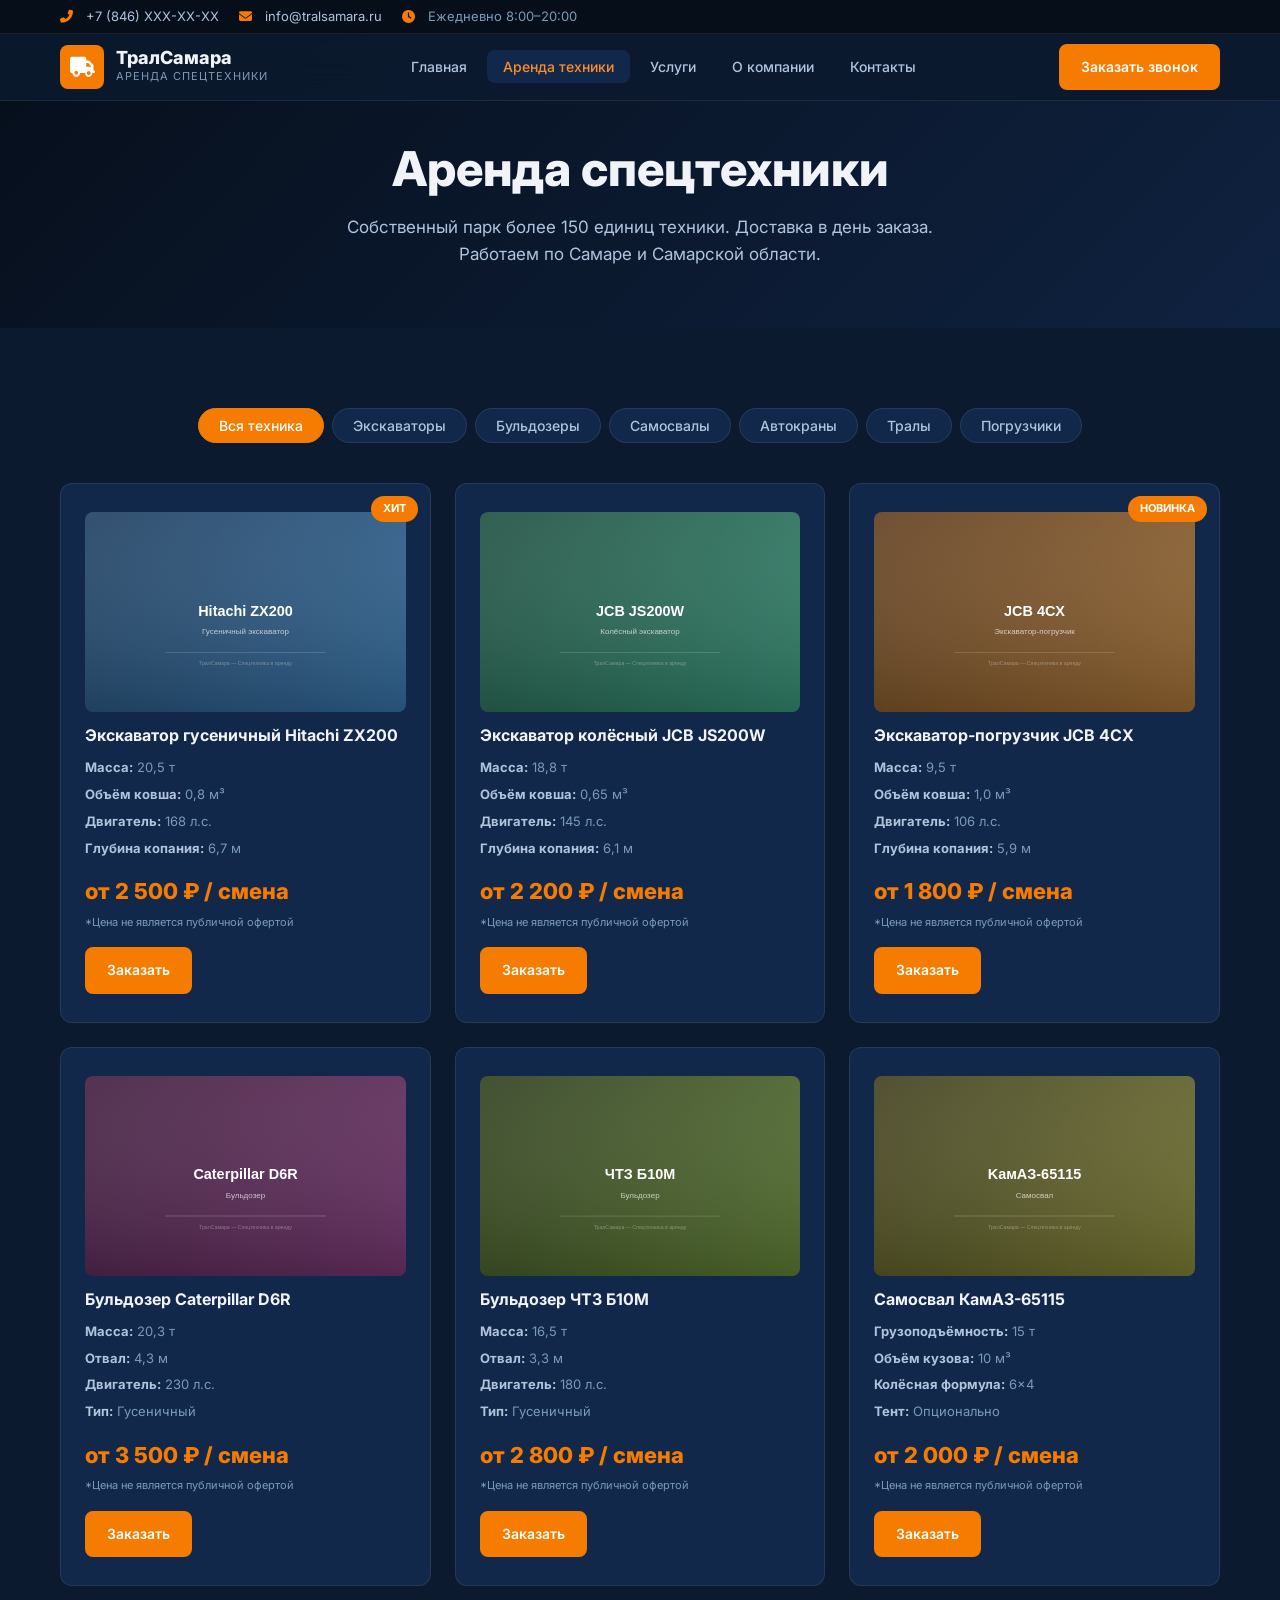
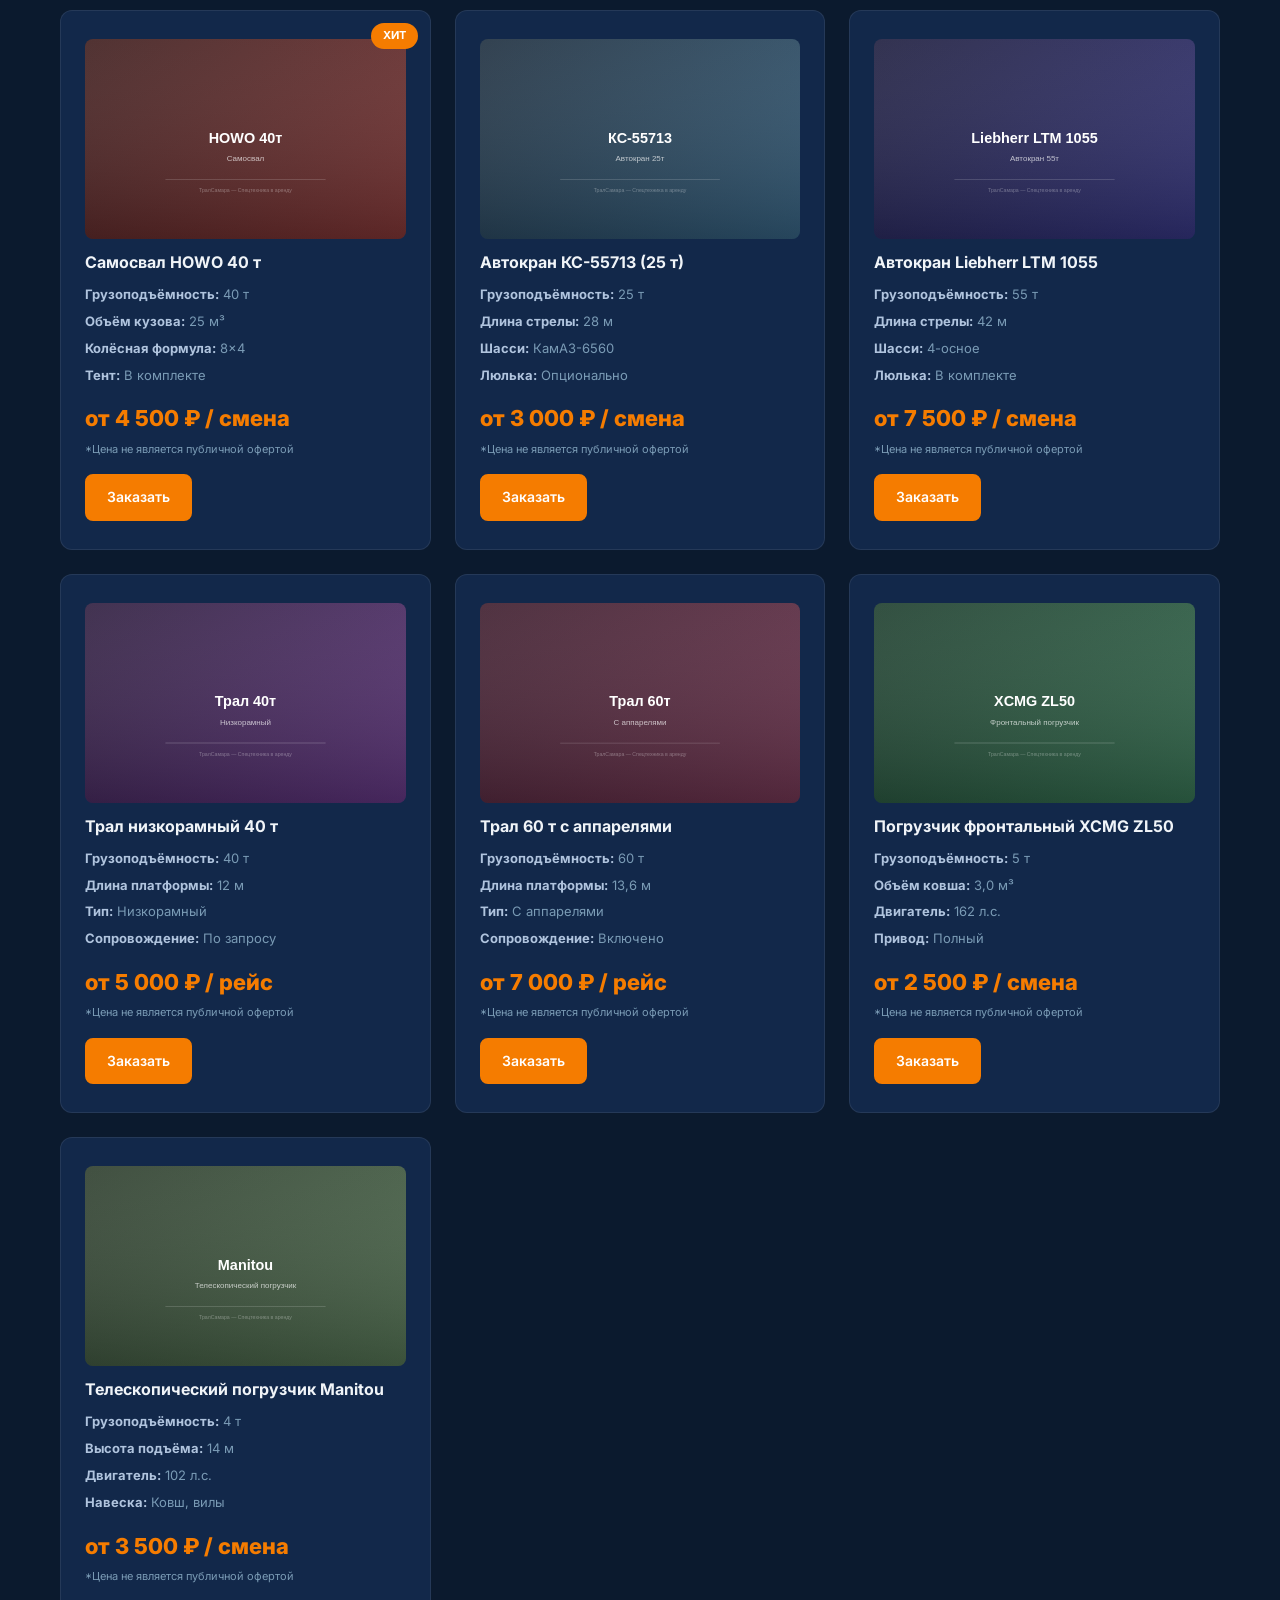
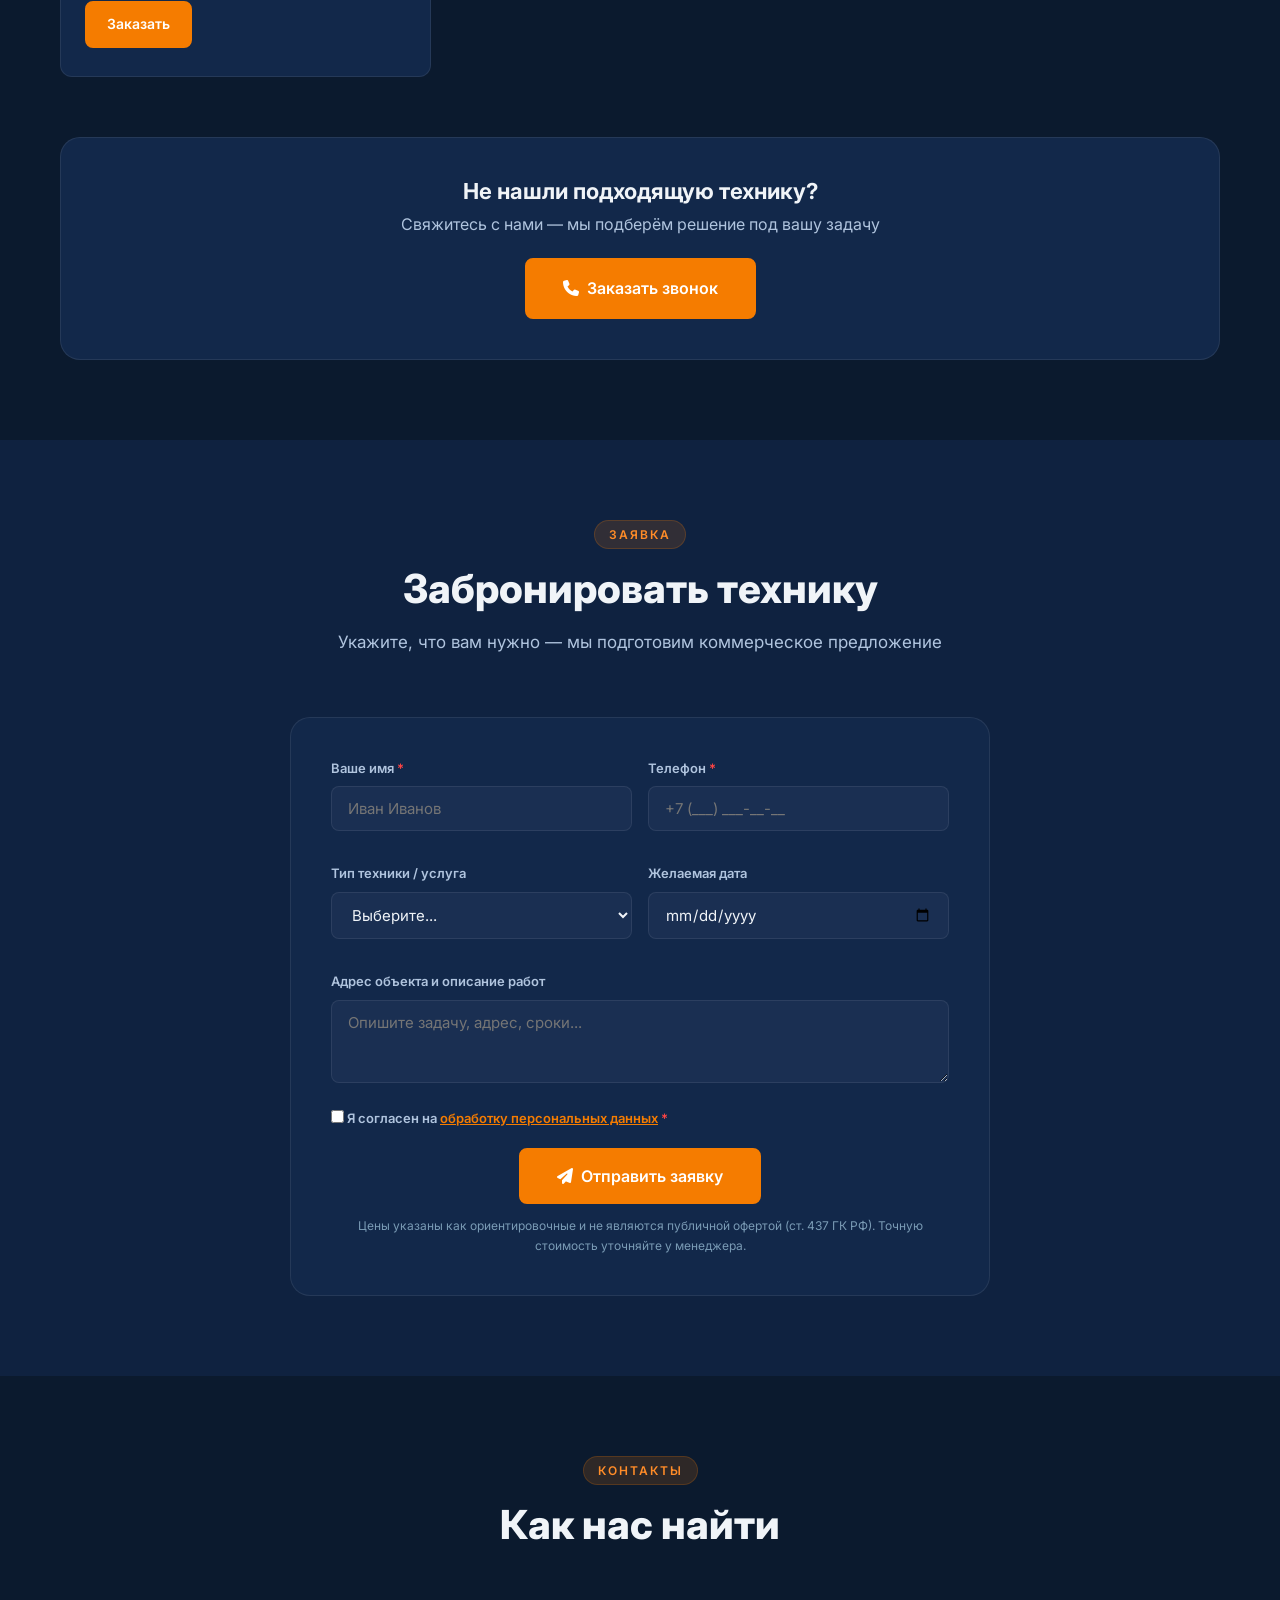
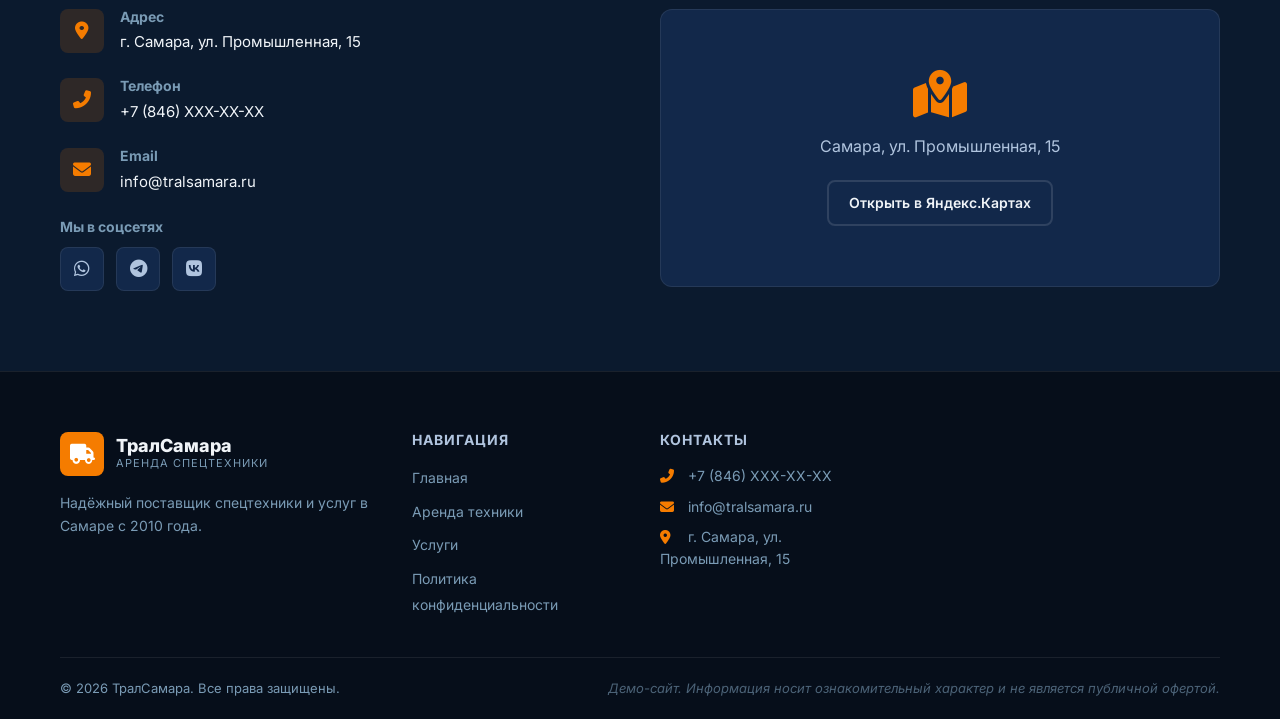
==== commit 1aa539f8: "Add equipment images: SVG placeholders for 13 catalog items" ====
--- a/catalog.html
+++ b/catalog.html
@@ -81,7 +81,7 @@
                 <!-- Экскаваторы -->
                 <div class="product-card" data-category="excavator">
                     <div class="product-card__badge">Хит</div>
-                    <div class="product-card__icon"><i class="fas fa-digging"></i></div>
+                    <img class="product-card__img" src="img/excavator-hitachi.svg" alt="Экскаватор гусеничный Hitachi ZX200" loading="lazy">
                     <h3 class="product-card__title">Экскаватор гусеничный Hitachi ZX200</h3>
                     <ul class="product-card__specs">
                         <li><strong>Масса:</strong> 20,5 т</li>
@@ -94,7 +94,7 @@
                     <a href="#order" class="btn btn--accent btn--sm product-card__btn">Заказать</a>
                 </div>
                 <div class="product-card" data-category="excavator">
-                    <div class="product-card__icon"><i class="fas fa-digging"></i></div>
+                    <img class="product-card__img" src="img/excavator-jcb.svg" alt="Экскаватор колёсный JCB JS200W" loading="lazy">
                     <h3 class="product-card__title">Экскаватор колёсный JCB JS200W</h3>
                     <ul class="product-card__specs">
                         <li><strong>Масса:</strong> 18,8 т</li>
@@ -108,7 +108,7 @@
                 </div>
                 <div class="product-card" data-category="excavator">
                     <div class="product-card__badge">Новинка</div>
-                    <div class="product-card__icon"><i class="fas fa-digging"></i></div>
+                    <img class="product-card__img" src="img/excavator-loader-jcb.svg" alt="Экскаватор-погрузчик JCB 4CX" loading="lazy">
                     <h3 class="product-card__title">Экскаватор-погрузчик JCB 4CX</h3>
                     <ul class="product-card__specs">
                         <li><strong>Масса:</strong> 9,5 т</li>
@@ -123,7 +123,7 @@
 
                 <!-- Бульдозеры -->
                 <div class="product-card" data-category="bulldozer">
-                    <div class="product-card__icon"><i class="fas fa-tractor"></i></div>
+                    <img class="product-card__img" src="img/bulldozer-cat.svg" alt="Бульдозер Caterpillar D6R" loading="lazy">
                     <h3 class="product-card__title">Бульдозер Caterpillar D6R</h3>
                     <ul class="product-card__specs">
                         <li><strong>Масса:</strong> 20,3 т</li>
@@ -136,7 +136,7 @@
                     <a href="#order" class="btn btn--accent btn--sm product-card__btn">Заказать</a>
                 </div>
                 <div class="product-card" data-category="bulldozer">
-                    <div class="product-card__icon"><i class="fas fa-tractor"></i></div>
+                    <img class="product-card__img" src="img/bulldozer-chtz.svg" alt="Бульдозер ЧТЗ Б10М" loading="lazy">
                     <h3 class="product-card__title">Бульдозер ЧТЗ Б10М</h3>
                     <ul class="product-card__specs">
                         <li><strong>Масса:</strong> 16,5 т</li>
@@ -151,7 +151,7 @@
 
                 <!-- Самосвалы -->
                 <div class="product-card" data-category="dumper">
-                    <div class="product-card__icon"><i class="fas fa-dump-truck"></i></div>
+                    <img class="product-card__img" src="img/dumper-kamaz.svg" alt="Самосвал КамАЗ-65115" loading="lazy">
                     <h3 class="product-card__title">Самосвал КамАЗ-65115</h3>
                     <ul class="product-card__specs">
                         <li><strong>Грузоподъёмность:</strong> 15 т</li>
@@ -165,7 +165,7 @@
                 </div>
                 <div class="product-card" data-category="dumper">
                     <div class="product-card__badge">Хит</div>
-                    <div class="product-card__icon"><i class="fas fa-dump-truck"></i></div>
+                    <img class="product-card__img" src="img/dumper-howo.svg" alt="Самосвал HOWO 40 т" loading="lazy">
                     <h3 class="product-card__title">Самосвал HOWO 40 т</h3>
                     <ul class="product-card__specs">
                         <li><strong>Грузоподъёмность:</strong> 40 т</li>
@@ -180,7 +180,7 @@
 
                 <!-- Автокраны -->
                 <div class="product-card" data-category="crane">
-                    <div class="product-card__icon"><i class="fas fa-truck-pickup"></i></div>
+                    <img class="product-card__img" src="img/crane-ks55713.svg" alt="Автокран КС-55713 (25 т)" loading="lazy">
                     <h3 class="product-card__title">Автокран КС-55713 (25 т)</h3>
                     <ul class="product-card__specs">
                         <li><strong>Грузоподъёмность:</strong> 25 т</li>
@@ -193,7 +193,7 @@
                     <a href="#order" class="btn btn--accent btn--sm product-card__btn">Заказать</a>
                 </div>
                 <div class="product-card" data-category="crane">
-                    <div class="product-card__icon"><i class="fas fa-truck-pickup"></i></div>
+                    <img class="product-card__img" src="img/crane-liebherr.svg" alt="Автокран Liebherr LTM 1055" loading="lazy">
                     <h3 class="product-card__title">Автокран Liebherr LTM 1055</h3>
                     <ul class="product-card__specs">
                         <li><strong>Грузоподъёмность:</strong> 55 т</li>
@@ -208,7 +208,7 @@
 
                 <!-- Тралы -->
                 <div class="product-card" data-category="trawl">
-                    <div class="product-card__icon"><i class="fas fa-trailer"></i></div>
+                    <img class="product-card__img" src="img/trawl-40t.svg" alt="Трал низкорамный 40 т" loading="lazy">
                     <h3 class="product-card__title">Трал низкорамный 40 т</h3>
                     <ul class="product-card__specs">
                         <li><strong>Грузоподъёмность:</strong> 40 т</li>
@@ -221,7 +221,7 @@
                     <a href="#order" class="btn btn--accent btn--sm product-card__btn">Заказать</a>
                 </div>
                 <div class="product-card" data-category="trawl">
-                    <div class="product-card__icon"><i class="fas fa-trailer"></i></div>
+                    <img class="product-card__img" src="img/trawl-60t.svg" alt="Трал 60 т с аппарелями" loading="lazy">
                     <h3 class="product-card__title">Трал 60 т с аппарелями</h3>
                     <ul class="product-card__specs">
                         <li><strong>Грузоподъёмность:</strong> 60 т</li>
@@ -236,7 +236,7 @@
 
                 <!-- Погрузчики -->
                 <div class="product-card" data-category="loader">
-                    <div class="product-card__icon"><i class="fas fa-forklift"></i></div>
+                    <img class="product-card__img" src="img/loader-xcmg.svg" alt="Погрузчик фронтальный XCMG ZL50" loading="lazy">
                     <h3 class="product-card__title">Погрузчик фронтальный XCMG ZL50</h3>
                     <ul class="product-card__specs">
                         <li><strong>Грузоподъёмность:</strong> 5 т</li>
@@ -249,7 +249,7 @@
                     <a href="#order" class="btn btn--accent btn--sm product-card__btn">Заказать</a>
                 </div>
                 <div class="product-card" data-category="loader">
-                    <div class="product-card__icon"><i class="fas fa-forklift"></i></div>
+                    <img class="product-card__img" src="img/loader-manitou.svg" alt="Телескопический погрузчик Manitou" loading="lazy">
                     <h3 class="product-card__title">Телескопический погрузчик Manitou</h3>
                     <ul class="product-card__specs">
                         <li><strong>Грузоподъёмность:</strong> 4 т</li>
--- a/css/style.css
+++ b/css/style.css
@@ -938,10 +938,18 @@
     border-radius: 50px;
     text-transform: uppercase;
 }
-.product-card__icon {
-    font-size: 36px;
-    color: var(--accent);
-    margin-bottom: 12px;
+.product-card__img {
+    width: 100%;
+    height: 200px;
+    object-fit: cover;
+    border-radius: 8px;
+    margin-bottom: 14px;
+    display: block;
+    background: linear-gradient(135deg, var(--dark), var(--primary));
+    transition: transform 0.4s ease;
+}
+.product-card:hover .product-card__img {
+    transform: scale(1.03);
 }
 .product-card__title {
     font-size: 16px;
